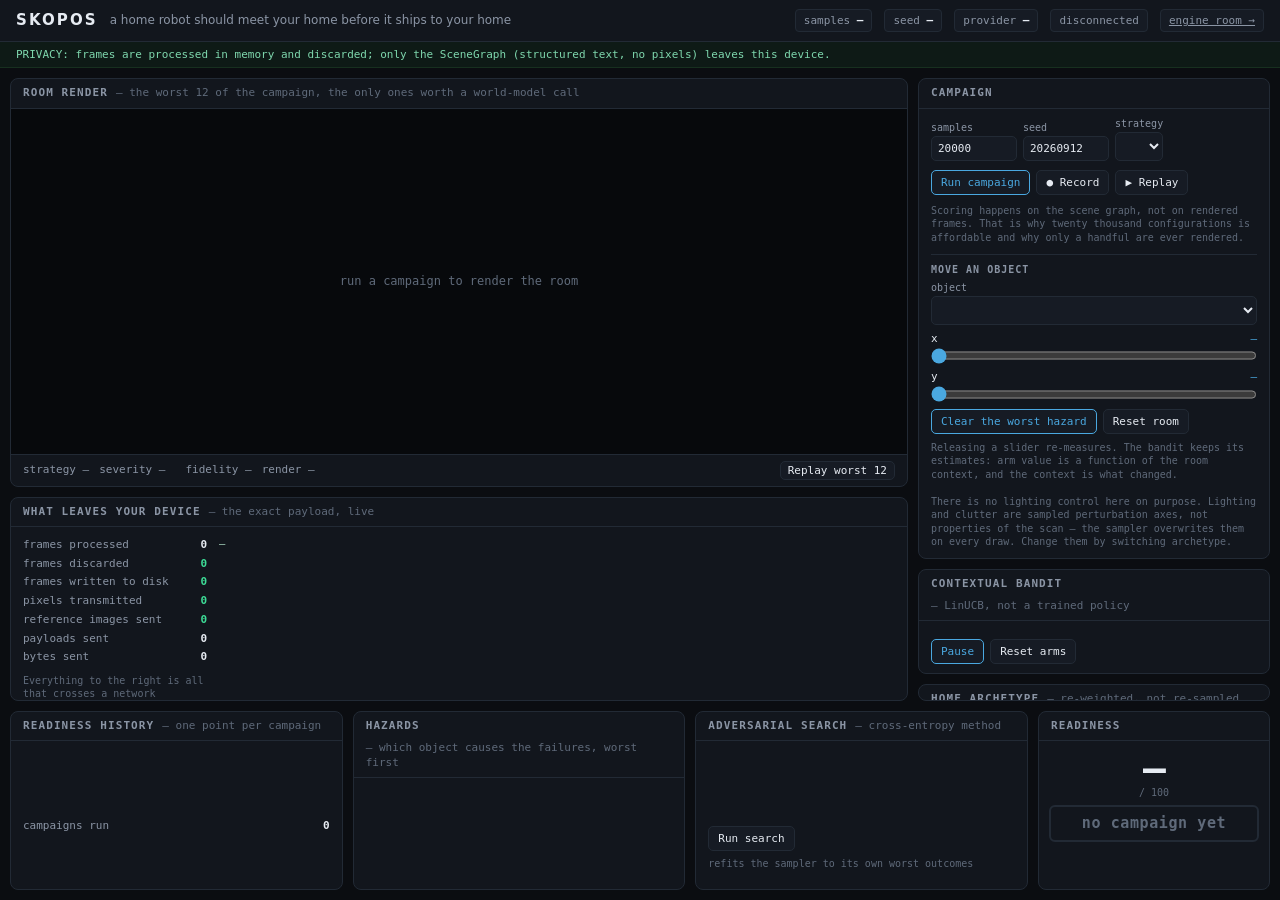
==== static/index.html @ 01d0e344 "Keep the archetype list and the replay banner intact Co-Authored-By: Devin AI <158243242+devin-ai-in" ====
<!doctype html>
<html lang="en">
<head>
<meta charset="utf-8">
<meta name="viewport" content="width=device-width,initial-scale=1">
<title>Skopos — pre-deployment readiness for home robots</title>
<style>
  :root{
    --bg:#0b0d11; --panel:#12161d; --panel2:#161b24; --line:#222a35;
    --fg:#e6ebf2; --dim:#8b95a5; --dimmer:#5f6a7a;
    --accent:#4aa8e0; --good:#3ddc97; --warn:#f2b544; --bad:#e0574a;
    --mono:ui-monospace,SFMono-Regular,Menlo,Consolas,monospace;
  }
  *{box-sizing:border-box}
  html,body{height:100%}
  body{margin:0;background:var(--bg);color:var(--fg);
       font:13px/1.45 ui-sans-serif,system-ui,-apple-system,"Segoe UI",sans-serif}

  /* Full-height layout: every ancestor of a flexible area carries min-height:0
     so the render pane absorbs leftover space instead of the page scrolling. */
  .wrap{height:100vh;display:grid;grid-template-rows:auto auto minmax(0,1fr) auto}

  header{display:flex;align-items:center;gap:12px;padding:9px 16px;
         border-bottom:1px solid var(--line);background:var(--panel);flex-wrap:wrap}
  .logo{font-weight:700;letter-spacing:.14em;font-size:15px}
  .tag{color:var(--dim);font-size:12px}
  .spacer{flex:1}
  .badge{font:11px/1 var(--mono);padding:5px 8px;border:1px solid var(--line);
         border-radius:4px;color:var(--dim);background:var(--panel2);white-space:nowrap}
  .badge b{color:var(--fg);font-weight:600}
  .badge.live{border-color:var(--good);color:var(--good)}
  .badge.busy{border-color:var(--warn);color:var(--warn)}
  .badge.rec{border-color:var(--bad);color:var(--bad)}

  .privacy-bar{padding:5px 16px;background:#0e1a16;border-bottom:1px solid #17301f;
               color:#7fd8ae;font:11px/1.4 var(--mono)}

  main{display:grid;grid-template-columns:minmax(0,1fr) 352px;gap:10px;
       padding:10px;min-height:0}
  .col-left{display:grid;grid-template-rows:minmax(0,2fr) minmax(120px,1fr);
            gap:10px;min-height:0;min-width:0}
  .col-right{display:grid;grid-template-rows:auto auto minmax(0,1fr);gap:10px;min-height:0}

  .panel{background:var(--panel);border:1px solid var(--line);border-radius:8px;
         display:flex;flex-direction:column;min-width:0;min-height:0;overflow:hidden}
  .panel > h2{margin:0;padding:7px 12px;font:600 11px/1.3 var(--mono);
              letter-spacing:.10em;text-transform:uppercase;color:var(--dim);
              border-bottom:1px solid var(--line);display:flex;align-items:baseline;
              gap:8px;flex-wrap:wrap;flex:0 0 auto}
  .panel > h2 .sub{font-weight:400;letter-spacing:0;text-transform:none;color:var(--dimmer)}
  .panel .body{padding:9px 12px;min-width:0;min-height:0;overflow:auto}

  #stage{background:#07090c;padding:6px;display:flex;align-items:center;
         justify-content:center;flex:1 1 auto;min-height:0;overflow:hidden}
  #view{max-width:100%;max-height:100%;width:auto;height:auto;object-fit:contain;
        border-radius:5px;display:block;background:#07090c}
  #stage .empty{color:var(--dimmer);font:12px var(--mono)}
  .stagebar{display:flex;gap:10px;padding:6px 12px;border-top:1px solid var(--line);
            font:11px/1.5 var(--mono);color:var(--dim);flex-wrap:wrap;align-items:center;
            flex:0 0 auto}

  button,select{font:11px/1 var(--mono);padding:6px 9px;border-radius:5px;cursor:pointer;
         background:var(--panel2);color:var(--fg);border:1px solid var(--line)}
  button:hover,select:hover{border-color:var(--accent);color:var(--accent)}
  button.primary{border-color:var(--accent);color:var(--accent)}
  button.danger{border-color:var(--bad);color:var(--bad)}
  button:disabled{opacity:.4;cursor:not-allowed}
  .btnrow{display:flex;gap:6px;flex-wrap:wrap;align-items:flex-end}
  .ctl{display:flex;flex-direction:column;gap:3px;margin-bottom:7px}
  .ctl .row{display:flex;justify-content:space-between;align-items:baseline;gap:8px}
  .ctl label{font:11px/1.2 var(--mono);color:var(--fg)}
  .ctl .val{font:11px/1 var(--mono);color:var(--accent);min-width:36px;text-align:right}
  input[type=range]{width:100%;accent-color:var(--accent);height:15px;margin:0}
  label.fld{display:flex;flex-direction:column;gap:3px;font:10px var(--mono);color:var(--dim)}
  input[type=number]{font:11px var(--mono);padding:5px 6px;border-radius:5px;width:86px;
        background:var(--panel2);color:var(--fg);border:1px solid var(--line)}

  .strip{display:grid;grid-template-columns:minmax(0,1fr) minmax(0,1fr) minmax(0,1fr) 232px;
         gap:10px;padding:0 10px 10px;height:clamp(158px,21vh,196px)}
  #spark{width:100%;height:66px;display:block}
  .bignum{font:700 38px/1 var(--mono);letter-spacing:-.02em}
  .state{font:800 25px/1.1 var(--mono);letter-spacing:.04em;padding:8px 6px;
         border-radius:6px;text-align:center;border:2px solid}
  .state.READY{color:var(--good);border-color:var(--good);background:rgba(61,220,151,.08)}
  .state.MARGINAL{color:var(--warn);border-color:var(--warn);background:rgba(242,181,68,.08)}
  .state.NOT{color:var(--bad);border-color:var(--bad);background:rgba(224,87,74,.08)}
  .state.none{color:var(--dimmer);border-color:var(--line);font-size:15px}
  .state.unreliable{color:var(--dimmer);border-color:var(--line);
        background:repeating-linear-gradient(45deg,#12161d,#12161d 6px,#161b24 6px,#161b24 12px);
        font-size:13px;letter-spacing:0}
  tr.unreliable td{color:var(--dimmer)}
  .gated{color:var(--dimmer);font-style:italic}
  tr.sel td{background:rgba(74,168,224,.09)}

  table{width:100%;border-collapse:collapse;font:11px/1.45 var(--mono)}
  td,th{padding:2px 4px;text-align:left;border-bottom:1px solid #1a2029}
  th{color:var(--dimmer);font-weight:400}
  td.r,th.r{text-align:right}
  .barcell{padding:0 4px}
  .minibar{height:8px;background:#0b0f15;border-radius:2px;overflow:hidden}
  .minibar > i{display:block;height:100%;background:var(--bad);opacity:.85}

  /* bandit bars */
  .arm{margin-bottom:9px}
  .arm:last-child{margin-bottom:0}
  .arm .top{display:flex;justify-content:space-between;align-items:baseline;gap:8px;
            font:11px/1.3 var(--mono)}
  .arm .nm{color:var(--fg)}
  .arm.sel .nm{color:var(--good);font-weight:700}
  .arm .num{color:var(--dim);white-space:nowrap}
  .arm .blurb{font-size:10px;color:var(--dimmer);margin:1px 0 3px}
  .track{height:12px;background:#0b0f15;border:1px solid var(--line);border-radius:3px;
         overflow:hidden;display:flex}
  .fill{background:var(--accent);transition:width .3s ease}
  .fill.bonus{background:rgba(74,168,224,.28);transition:width .3s ease}
  .arm.sel .fill{background:var(--good)}
  .arm.sel .fill.bonus{background:rgba(61,220,151,.28)}
  .kv{display:flex;justify-content:space-between;font:11px/1.7 var(--mono);gap:8px;
      align-items:baseline}
  .kv span:first-child{color:var(--dim);flex:0 1 auto}
  .kv b{text-align:right;overflow-wrap:anywhere;min-width:0}
  pre{margin:0;font:10.5px/1.45 var(--mono);color:#a8d8bf;white-space:pre-wrap;
      word-break:break-word}
  .scroll{overflow:auto}
  .note{font:10px/1.35 var(--mono);color:var(--dimmer)}
  .flash{animation:fl .5s ease}
  @keyframes fl{from{background:rgba(74,168,224,.22)}to{background:transparent}}
  #toast{position:fixed;bottom:16px;left:50%;transform:translateX(-50%);
         background:var(--panel2);border:1px solid var(--accent);color:var(--accent);
         padding:8px 14px;border-radius:6px;font:11px/1 var(--mono);opacity:0;
         transition:opacity .25s;pointer-events:none;z-index:50;max-width:70vw;text-align:center}
  #toast.on{opacity:1}

  @media (max-height:780px){
    .wrap{height:auto;min-height:100vh}
    .col-left,.col-right{grid-template-rows:none;align-content:start}
    #view{max-height:44vh}
    .strip{height:auto}
    .panel{overflow:visible}
    .panel .body{overflow:visible}
  }
  @media (max-width:1140px){
    main{grid-template-columns:minmax(0,1fr)}
    .strip{grid-template-columns:minmax(0,1fr)}
  }
</style>
</head>
<body>
<div class="wrap">

<header>
  <div class="logo">SKOPOS</div>
  <div class="tag">a home robot should meet your home before it ships to your home</div>
  <div class="spacer"></div>
  <div class="badge" id="b-samples">samples <b>&mdash;</b></div>
  <div class="badge" id="b-seed">seed <b>&mdash;</b></div>
  <div class="badge" id="b-prov">provider <b>&mdash;</b></div>
  <div class="badge" id="b-conn">connecting&hellip;</div>
  <a class="badge" href="/internals" target="_blank" title="the Monte Carlo, the weights and the bandit's own model">engine room &rarr;</a>
</header>

<div class="privacy-bar" id="privacy-line">PRIVACY: frames are processed in memory and discarded; only the SceneGraph (structured text, no pixels) leaves this device.</div>

<main>
  <div class="col-left">
    <div class="panel">
      <h2>room render <span class="sub" id="render-sub">&mdash; the worst 12 of the campaign, the only ones worth a world-model call</span></h2>
      <div id="stage"><div class="empty">run a campaign to render the room</div></div>
      <div class="stagebar">
        <span id="s-strategy">strategy &mdash;</span>
        <span id="s-sev">severity &mdash;</span>
        <span id="s-culprit"></span>
        <span id="s-fid">fidelity &mdash;</span>
        <span id="s-lat">render &mdash;</span>
        <span class="spacer" style="flex:1"></span>
        <span id="s-elite"></span>
        <button id="btn-elite" style="padding:3px 7px">Replay worst 12</button>
      </div>
    </div>

    <div class="panel">
      <h2>what leaves your device <span class="sub">&mdash; the exact payload, live</span></h2>
      <div class="body" style="display:grid;grid-template-columns:184px minmax(0,1fr);
                               gap:12px;min-height:0">
        <div style="min-width:0">
          <div class="kv"><span>frames processed</span><b id="p-seen">0</b></div>
          <div class="kv"><span>frames discarded</span><b id="p-disc" style="color:var(--good)">0</b></div>
          <div class="kv"><span>frames written to disk</span><b id="p-ret" style="color:var(--good)">0</b></div>
          <div class="kv"><span>pixels transmitted</span><b id="p-pixels" style="color:var(--good)">0</b></div>
          <div class="kv"><span>reference images sent</span><b id="p-refs" style="color:var(--good)">0</b></div>
          <div class="kv"><span>payloads sent</span><b id="p-count">0</b></div>
          <div class="kv"><span>bytes sent</span><b id="p-bytes">0</b></div>
          <div class="note" style="margin-top:7px" id="p-note">
            Everything to the right is all that crosses a network boundary. Read it.
          </div>
        </div>
        <pre id="payload" class="scroll" style="min-height:0">&mdash;</pre>
      </div>
    </div>
  </div>

  <div class="col-right">
    <div class="panel">
      <h2>campaign</h2>
      <div class="body">
        <div class="btnrow" style="margin-bottom:9px">
          <label class="fld">samples
            <input type="number" id="in-samples" value="20000" min="100" max="200000" step="1000">
          </label>
          <label class="fld">seed
            <input type="number" id="in-seed" value="20260912">
          </label>
          <label class="fld">strategy
            <select id="in-strategy"></select>
          </label>
        </div>
        <div class="btnrow">
          <button id="btn-run" class="primary">Run campaign</button>
          <button id="btn-rec">&#9679; Record</button>
          <button id="btn-replay">&#9654; Replay</button>
          <span class="note" id="run-progress"></span>
        </div>
        <div class="note" style="margin-top:9px">
          Scoring happens on the scene graph, not on rendered frames. That is why
          twenty thousand configurations is affordable and why only a handful are
          ever rendered.
        </div>

        <div style="border-top:1px solid var(--line);margin-top:10px;padding-top:9px">
          <div style="font:600 10px var(--mono);letter-spacing:.1em;color:var(--dim);
                      text-transform:uppercase;margin-bottom:7px">move an object</div>
          <div class="btnrow" style="margin-bottom:7px">
            <label class="fld" style="flex:1">object
              <select id="in-item" style="width:100%"></select>
            </label>
          </div>
          <div class="ctl">
            <div class="row"><label for="in-x">x</label><span class="val" id="v-x">&mdash;</span></div>
            <input type="range" id="in-x" min="0" max="3.4" step="0.05" value="0">
          </div>
          <div class="ctl">
            <div class="row"><label for="in-y">y</label><span class="val" id="v-y">&mdash;</span></div>
            <input type="range" id="in-y" min="0" max="2.5" step="0.05" value="0">
          </div>
          <div class="btnrow" style="margin-top:4px">
            <button id="btn-clear" class="primary">Clear the worst hazard</button>
            <button id="btn-reset-room">Reset room</button>
          </div>
          <div class="note" style="margin-top:7px">
            Releasing a slider re-measures. The bandit keeps its estimates: arm
            value is a function of the room context, and the context is what changed.
            <br><br>
            There is no lighting control here on purpose. Lighting and clutter are
            sampled perturbation axes, not properties of the scan &mdash; the sampler
            overwrites them on every draw. Change them by switching archetype.
          </div>
        </div>
      </div>
    </div>

    <div class="panel">
      <h2>contextual bandit <span class="sub" id="bandit-sub">&mdash; LinUCB, not a trained policy</span></h2>
      <div class="body">
        <div id="arms"></div>
        <div class="btnrow" style="margin-top:9px">
          <button id="btn-bandit" class="primary">Pause</button>
          <button id="btn-bandit-reset">Reset arms</button>
          <span class="note" id="bandit-ctx"></span>
        </div>
      </div>
    </div>

    <div class="panel">
      <h2>home archetype <span class="sub">&mdash; re-weighted, not re-sampled</span></h2>
      <div class="body scroll">
        <div class="btnrow" style="margin-bottom:8px">
          <label class="fld">score this room as a
            <select id="in-archetype"></select>
          </label>
        </div>
        <table id="arch"><tbody></tbody></table>
        <div class="note" style="margin-top:8px" id="arch-caption">
          Run a campaign, then switch archetype.
        </div>
        <div style="border-top:1px solid var(--line);margin-top:9px;padding-top:8px">
          <div class="kv"><span>P(failure) under the proposal</span><b id="m-pfail">&mdash;</b></div>
          <div class="kv"><span>failures observed</span><b id="m-fails">&mdash;</b></div>
          <div class="kv"><span>strategy</span><b id="m-strategy">&mdash;</b></div>
          <div class="kv"><span>proposal</span><b id="m-proposal" style="font-size:10px">&mdash;</b></div>
          <div class="note" style="margin-top:8px" id="m-note"></div>
        </div>
      </div>
    </div>
  </div>
</main>

<div class="strip">
  <div class="panel">
    <h2>readiness history <span class="sub">&mdash; one point per campaign</span></h2>
    <div class="body" style="padding:8px 12px 10px">
      <canvas id="spark" width="600" height="66"></canvas>
      <div class="kv" style="margin-top:2px"><span>campaigns run</span><b id="m-runs">0</b></div>
    </div>
  </div>

  <div class="panel">
    <h2>hazards <span class="sub">&mdash; which object causes the failures, worst first</span></h2>
    <div class="body scroll" style="padding:6px 12px"><table id="haz"><tbody></tbody></table></div>
  </div>

  <div class="panel">
    <h2>adversarial search <span class="sub">&mdash; cross-entropy method</span></h2>
    <div class="body" style="padding:8px 12px 10px">
      <canvas id="cem" width="600" height="66"></canvas>
      <div class="btnrow" style="margin-top:5px">
        <button id="btn-cem">Run search</button>
        <span class="note" id="cem-note">refits the sampler to its own worst outcomes</span>
      </div>
    </div>
  </div>

  <div class="panel">
    <h2>readiness</h2>
    <div class="body" style="text-align:center;padding:8px 10px">
      <div class="bignum" id="r-score">&mdash;</div>
      <div style="font:10px var(--mono);color:var(--dimmer);margin:0 0 7px">/ 100</div>
      <div class="state none" id="r-state">no campaign yet</div>
      <div class="note" id="r-caption" style="margin-top:6px"></div>
    </div>
  </div>
</div>

</div>
<div id="toast"></div>

<script>
"use strict";
const $ = (id) => document.getElementById(id);
let ws = null, state = null, busy = false, lastReport = null, lastCem = null;
let recording = false, replaying = false;

function toast(t){
  const el = $("toast"); el.textContent = t; el.classList.add("on");
  clearTimeout(el._t); el._t = setTimeout(() => el.classList.remove("on"), 2600);
}
function send(msg){ if(ws && ws.readyState === 1) ws.send(JSON.stringify(msg)); }

// ---------------------------------------------------------------- websocket
function connect(){
  const proto = location.protocol === "https:" ? "wss" : "ws";
  ws = new WebSocket(proto + "://" + location.host + "/ws");
  ws.onopen = () => { $("b-conn").textContent = "connected"; $("b-conn").className = "badge live"; };
  ws.onclose = () => {
    $("b-conn").textContent = "disconnected"; $("b-conn").className = "badge";
    setTimeout(connect, 1200);
  };
  ws.onmessage = (e) => handle(JSON.parse(e.data));
}

function handle(m){
  switch(m.type){
    case "hello": $("privacy-line").textContent = m.assertion; break;
    case "state": state = m; renderState(m); break;
    case "campaign_start": setBusy(true, m.samples); break;
    case "campaign_done": setBusy(false); onCampaign(m); break;
    case "frame": onFrame(m); break;
    case "bandit": onBandit(m); break;
    case "rescored": onRescored(m); break;
    case "campaign_progress": onProgress(m); break;
    case "scene_changed": onSceneChanged(m); break;
    case "cem_start": $("cem-note").textContent = "searching\u2026"; break;
    case "cem_done": onCem(m.cem); break;
    case "elite_start": onEliteStart(m); break;
    case "elite_done": $("btn-elite").disabled = false; break;
    case "recording": onRecording(m); break;
    case "replay": onReplay(m); break;
    case "runs": pickRun(m.runs); break;
    case "toast": toast(m.text); break;
  }
}

function setBusy(on, samples){
  busy = on;
  $("btn-run").disabled = on || replaying;
  // A replay streams recorded campaign events, so it would otherwise hand the
  // header and the controls back mid-playback. The replay owns both until it
  // says it is over.
  if(replaying) return;
  $("b-conn").textContent = on ? ("sampling " + (samples || 0).toLocaleString() + "…") : "connected";
  $("b-conn").className = on ? "badge busy" : "badge live";
}

// ------------------------------------------------------------------ render
function renderState(s){
  $("b-samples").innerHTML = "samples <b>" + s.samples.toLocaleString() + "</b>";
  $("b-seed").innerHTML = "seed <b>" + s.seed + "</b>";
  const p = s.provider;
  $("b-prov").innerHTML = "provider <b>" + p.provider + (p.live ? " · live" : " · mock") + "</b>";
  $("b-prov").className = "badge" + (p.live ? " live" : "");
  $("privacy-line").textContent = s.assertion;
  $("in-samples").value = s.samples;
  $("in-seed").value = s.seed;

  const sel = $("in-strategy");
  if(!sel.options.length){
    s.strategies.forEach(st => {
      const o = document.createElement("option");
      o.value = st; o.textContent = st;
      sel.appendChild(o);
    });
  }
  sel.value = s.strategy;

  // The archetype options are built before anything that appends to the same
  // select: onCem adds the adversarial option, and a non-empty list is what
  // guards this block.
  const asel = $("in-archetype");
  if(!asel.options.length){
    const none = document.createElement("option");
    none.value = ""; none.textContent = "(the proposal itself)";
    asel.appendChild(none);
    s.archetype_names.forEach(a => {
      const o = document.createElement("option");
      o.value = a; o.textContent = a.replace(/_/g, " ");
      asel.appendChild(o);
    });
  }

  if(s.privacy) drawPrivacy(s.privacy);
  if(s.cem) onCem(s.cem);
  if(s.scene){
    $("payload").textContent = JSON.stringify(s.scene, null, 2);
    syncItemControls(s.scene);
  }
  if(s.bandit) drawArms(s.bandit);

  if(Array.prototype.some.call(asel.options, o => o.value === (s.archetype || "")))
    asel.value = s.archetype || "";
  if(s.report) drawReport(s.report);
  drawSpark(s.history || []);
  $("m-runs").textContent = (s.history || []).length;
}

function onProgress(m){
  // Mid-campaign: readiness and hazards only, so the number visibly settles.
  const r = m.report;
  setHeadline(r.readiness.score, r.readiness.state,
              r.samples.toLocaleString() + " / " + r.target_samples.toLocaleString() + " samples");
  drawHazards(r);
  $("m-pfail").textContent = (100 * r.p_fail).toFixed(2) + "%";
  $("run-progress").textContent = "chunk " + m.chunk + "/" + m.chunks;
}

function onSceneChanged(m){
  const pay = $("payload");
  pay.textContent = m.scene_payload;
  pay.classList.remove("flash"); void pay.offsetWidth; pay.classList.add("flash");
  if(m.privacy) drawPrivacy(m.privacy);
  if(state) state.scene = m.scene;
  syncItemControls(m.scene);
  if(m.what) toast(m.what);
}

function onCampaign(m){
  $("run-progress").textContent = "";
  drawReport(m.report);
  drawSpark(m.history);
  $("m-runs").textContent = m.history.length;
  const pay = $("payload");
  pay.textContent = m.scene_payload;
  pay.classList.remove("flash"); void pay.offsetWidth; pay.classList.add("flash");
  drawPrivacy(m.privacy);
}

function archetypeLabel(name){
  if(!name) return "under the proposal";
  if(name === "__cem__") return "under the adversarial (CEM) prior";
  return "as a " + name.replace(/_/g, " ");
}

function setHeadline(score, state, caption){
  // Constraint 5: an importance-weighted estimate with too small an effective
  // sample size is never shown as a number. state === null means gated.
  const el = $("r-state");
  if(state === null || score === null){
    $("r-score").innerHTML = '<span class="gated" style="font-size:15px">withheld</span>';
    el.textContent = "ESS TOO LOW";
    el.className = "state unreliable";
  } else {
    $("r-score").textContent = score;
    el.textContent = state;
    el.className = "state " + (state === "READY" ? "READY" : state === "MARGINAL" ? "MARGINAL" : "NOT");
  }
  $("r-caption").textContent = caption || "";
}

function drawReport(r){
  lastReport = r;
  const sel = $("in-archetype").value;
  if(sel){
    const row = (r.archetypes || []).find(a => a.name === sel);
    if(row) setHeadline(row.score, row.state, archetypeLabel(sel));
    else setHeadline(r.readiness.score, r.readiness.state, "under the proposal");
  } else {
    setHeadline(r.readiness.score, r.readiness.state, "under the proposal");
  }
  drawArchetypes(r);

  $("m-pfail").textContent = (100 * r.p_fail).toFixed(2) + "%";
  const totalFails = r.attribution.reduce((a, h) => a + h.failures, 0);
  $("m-fails").textContent = totalFails.toLocaleString() + " / " + r.samples.toLocaleString();
  $("m-strategy").textContent = r.strategy;
  $("b-samples").innerHTML = "samples <b>" + r.samples.toLocaleString() + "</b>";
  $("b-seed").innerHTML = "seed <b>" + r.seed + "</b>";
  $("m-proposal").textContent = r.proposal;
  $("m-note").textContent =
    "readiness = 100 × (1 − P(failure)) under the proposal. "
    + "READY at 85 and above, MARGINAL at 60, below that NOT READY.";

  drawHazards(r);
}

function drawHazards(r){
  const tb = $("haz").querySelector("tbody");
  tb.innerHTML = '<tr><th>object</th><th class="barcell"></th><th class="r">failures</th><th class="r">share</th></tr>';
  const top = r.attribution[0] ? r.attribution[0].failures : 1;
  r.attribution.slice(0, 8).forEach(h => {
    const tr = document.createElement("tr");
    tr.innerHTML =
      "<td>" + h.object.replace(/_/g, " ") + "</td>" +
      '<td class="barcell" style="width:34%"><div class="minibar"><i style="width:' +
        (100 * h.failures / top).toFixed(1) + '%"></i></div></td>' +
      '<td class="r">' + h.failures.toLocaleString() + "</td>" +
      '<td class="r">' + (100 * h.share).toFixed(1) + "%</td>";
    tb.appendChild(tr);
  });
  if(!r.attribution.length)
    tb.innerHTML += '<tr><td colspan="4" style="color:var(--dimmer)">no failures in this campaign</td></tr>';
}

function drawArchetypes(r){
  const tb = $("arch").querySelector("tbody");
  const sel = $("in-archetype").value;
  tb.innerHTML = '<tr><th>archetype</th><th class="r">P(fail)</th><th class="r">ESS</th><th class="r">readiness</th></tr>';
  (r.archetypes || []).forEach(a => {
    const tr = document.createElement("tr");
    tr.className = (a.reliable ? "" : "unreliable ") + (a.name === sel ? "sel" : "");
    // Constraint 5: unreliable -> show the ESS, never the estimate.
    const pf = a.reliable ? (100 * a.p_fail).toFixed(1) + "%"
                          : '<span class="gated">withheld</span>';
    const rd = a.reliable ? (a.score + " " + a.state)
                          : '<span class="gated">ESS &lt; ' + r.ess_min + "</span>";
    tr.innerHTML =
      "<td>" + a.name.replace(/_/g, " ") + "</td>" +
      '<td class="r">' + pf + "</td>" +
      '<td class="r">' + a.ess.toLocaleString() + "</td>" +
      '<td class="r">' + rd + "</td>";
    tb.appendChild(tr);
  });
  const any = (r.archetypes || [])[0];
  const ms = any ? any.rescore_ms : 0;
  $("arch-caption").innerHTML =
    "same <b>" + r.samples.toLocaleString() + "</b> samples, re-weighted \u2014 "
    + "<b>0 new generations, 0 new surrogate evaluations</b>."
    + (any ? "<br>" + ms.toFixed(0) + " ms to re-weight"
             + (r.sample_ms ? " \u00b7 " + (r.sample_ms/1000).toFixed(1) + " s to re-sample" : "")
             + " \u00b7 re-rendering would cost 12 world-model calls"
           : "");
}

function onRescored(m){
  const a = m.row;
  setHeadline(a.score, a.state, archetypeLabel(m.archetype));
  if(lastReport){
    const i = (lastReport.archetypes || []).findIndex(r => r.name === a.name);
    if(i >= 0) lastReport.archetypes[i] = a;
    drawArchetypes(lastReport);
  }
  toast("re-weighted onto " + m.archetype.replace(/_/g," ") + " in "
        + a.rescore_ms.toFixed(0) + " ms \u2014 " + a.samples_reused.toLocaleString()
        + " samples reused, 0 new generations");
}

function onRecording(m){
  recording = m.on;
  $("btn-rec").innerHTML = m.on ? "&#9632; Stop" : "&#9679; Record";
  $("btn-rec").className = m.on ? "danger" : "";
  if(m.saved) toast("saved " + m.saved.run_id + " \u2014 " + m.saved.events
                    + " events, " + m.saved.seconds + "s");
  else if(m.on) toast("recording " + m.run_id);
}

function onReplay(m){
  replaying = m.on;
  $("btn-replay").innerHTML = m.on ? "&#9632; Stop replay" : "&#9654; Replay";
  $("b-conn").textContent = m.on ? "REPLAY \u00b7 offline" : "connected";
  $("b-conn").className = m.on ? "badge rec" : "badge live";
  [ "btn-run","btn-clear","btn-reset-room","btn-cem","btn-elite","btn-rec" ]
    .forEach(id => { const b = $(id); if(b) b.disabled = m.on; });
}

function pickRun(runs){
  if(!runs.length){ toast("no recorded runs yet \u2014 hit Record first"); return; }
  const lines = runs.slice(0, 10).map((r, i) =>
    i + ": " + r.run_id + "  (" + r.events + " events, seed " + r.seed + ")");
  const pick = prompt("Replay which run?\n\n" + lines.join("\n"), "0");
  if(pick === null) return;
  const r = runs[parseInt(pick, 10)];
  if(r) send({type:"replay", run_id:r.run_id});
}

function onEliteStart(m){
  $("btn-elite").disabled = true;
  $("s-elite").textContent =
    "rendering the worst " + m.count + " of " + m.scored.toLocaleString() + " scored";
}

function onFrame(m){
  const stage = $("stage");
  let img = $("view");
  if(!img){
    stage.innerHTML = '<img id="view" alt="room render">';
    img = $("view");
  }
  img.src = m.frame.data_url;
  const meta = m.frame.meta || {};
  $("s-strategy").textContent = "strategy " + (m.strategy || (state && state.strategy) || "—");
  $("s-sev").textContent = "severity " + (meta.severity !== undefined ? meta.severity.toFixed(2) : "—");
  $("s-culprit").textContent = (meta.culprit && meta.culprit !== "none") ? ("culprit " + meta.culprit) : "";
  $("s-fid").textContent = "fidelity " + (meta.fidelity !== undefined ? meta.fidelity.toFixed(2) : "—");
  $("s-lat").textContent = "render " + m.frame.latency_ms.toFixed(1) + "ms";
  if(m.label) $("s-elite").textContent = m.label;
  if(m.scene) $("payload").textContent = JSON.stringify(m.scene, null, 2);
}

function drawPrivacy(p){
  if(!p) return;
  // If the provider uploaded reference images, the banner must contradict
  // itself rather than keep claiming no pixels left the device.
  const bar = $("privacy-line");
  if(p.pixels_uploaded){
    bar.textContent = p.assertion;
    bar.style.background = "#2a1f12";
    bar.style.borderBottomColor = "#5a4020";
    bar.style.color = "#ffcf90";
  }
  $("p-refs").textContent = (p.reference_images || []).length;
  $("p-refs").style.color = p.pixels_uploaded ? "var(--warn)" : "var(--good)";
  $("p-pixels").textContent = p.pixels_uploaded
    ? (p.reference_images || []).length + " reference image(s)" : "0";
  $("p-pixels").style.color = p.pixels_uploaded ? "var(--warn)" : "var(--good)";
  $("p-seen").textContent = p.frames_seen;
  $("p-disc").textContent = p.frames_discarded;
  $("p-ret").textContent = p.frames_retained;
  // The only way this is non-zero is the debug flag, which defaults off.
  $("p-ret").style.color = p.frames_retained ? "var(--bad)" : "var(--good)";
  $("p-count").textContent = p.payloads_out;
  $("p-bytes").textContent = (p.bytes_out / 1024).toFixed(1) + " KB";
  if(p.debug_keep_frames){
    const bar = $("privacy-line");
    bar.style.background = "#2a1212";
    bar.style.borderBottomColor = "#5a2020";
    bar.style.color = "#ff9b90";
    $("p-note").textContent =
      "SKOPOS_DEBUG_KEEP_FRAMES is on: raw frames ARE being written to disk.";
  }
}

function onBandit(m){ drawArms(m.bandit); }

function drawArms(b){
  $("bandit-sub").textContent =
    "\u2014 LinUCB, alpha " + b.alpha + ", not a trained policy"
    + (b.warming_up ? " \u00b7 warming up" : "");
  $("bandit-ctx").textContent =
    b.features.map((f,i) => f + " " + b.context[i].toFixed(2)).join("  ") +
    "   \u00b7  " + b.t + " pulls";

  const box = $("arms");
  const ranked = b.arms.slice().sort((x,y) => y.ucb - x.ucb);
  // Bars are scaled across the current spread rather than from zero: the arms
  // often sit within a few hundredths of each other and a zero-based bar would
  // draw four identical blocks. The value is printed next to each one.
  const vals = ranked.map(a => a.ucb);
  const hi = Math.max.apply(null, vals), lo = Math.min.apply(null, vals);
  const span = Math.max(hi - lo, 1e-6);
  const pos = (v) => 12 + 88 * (v - lo) / span;

  box.innerHTML = "";
  ranked.forEach((a, i) => {
    const d = document.createElement("div");
    d.className = "arm" + (i === 0 ? " sel" : "");
    const total = pos(a.ucb);
    const bw = Math.max(1.5, Math.min(total - 1, total * (a.bonus / Math.max(a.ucb, 1e-6))));
    const mw = Math.max(0, total - bw);
    d.innerHTML =
      '<div class="top"><span class="nm">' + a.name + "</span>" +
      '<span class="num">' + a.ucb.toFixed(3) + "  n=" + a.pulls + "</span></div>" +
      '<div class="blurb">' + a.blurb + " \u00b7 value " + a.mean.toFixed(3) +
      " \u00b1 " + a.bonus.toFixed(3) + " \u00b7 fails " + (100*a.fail_rate).toFixed(0) + "%</div>" +
      '<div class="track"><div class="fill" style="width:' + mw + '%"></div>' +
      '<div class="fill bonus" style="width:' + bw + '%"></div></div>';
    box.appendChild(d);
  });
}

function syncItemControls(scene){
  const sel = $("in-item");
  if(!sel.options.length){
    scene.items.forEach(it => {
      const o = document.createElement("option");
      o.value = it.name;
      o.textContent = it.name.replace(/_/g, " ") + (it.movable ? "" : "  (fixed)");
      sel.appendChild(o);
    });
    sel.value = "glass_table";
  }
  const it = scene.items.find(i => i.name === sel.value);
  if(it){
    $("in-x").value = it.x; $("v-x").textContent = it.x.toFixed(2);
    $("in-y").value = it.y; $("v-y").textContent = it.y.toFixed(2);
  }
}

function currentMove(rerun){
  return {type:"move_item", name:$("in-item").value,
          x: parseFloat($("in-x").value), y: parseFloat($("in-y").value), rerun: !!rerun};
}

function onCem(cem){
  if(!cem) return;
  lastCem = cem;
  drawCem(cem);
  requestAnimationFrame(() => drawCem(cem));   // after layout, so nothing clips
  const f = cem.final_proposal, a = cem.start_proposal;
  $("cem-note").innerHTML =
    cem.iters + " iterations x " + cem.batch + " samples in " + cem.elapsed_ms.toFixed(0) + " ms."
    + "<br>failure rate " + (100*cem.iterations[0]).toFixed(0) + "% \u2192 "
    + (100*cem.iterations[cem.iterations.length-1]).toFixed(0) + "%."
    + "<br>it found the dark room: mean lighting " + a.light_mean.toFixed(2)
    + " \u2192 <b>" + f.light_mean.toFixed(2) + "</b>."
    + "<br>severity is penalised by implausibility, so these are failures that could"
    + " actually happen.";
  // The converged proposal is far from the mixture, so re-scoring onto it is
  // exactly where the effective sample size collapses and reliable() bites.
  const sel = $("in-archetype");
  if(!Array.prototype.some.call(sel.options, o => o.value === "__cem__")){
    const o = document.createElement("option");
    o.value = "__cem__"; o.textContent = "adversarial (CEM)";
    sel.appendChild(o);
  }
}

function drawCem(cem){
  const c = $("cem"), ctx = c.getContext("2d");
  const dpr = window.devicePixelRatio || 1;
  const w = c.width = c.clientWidth * dpr;
  const h = c.height = 66 * dpr;
  ctx.clearRect(0,0,w,h);
  [0,0.5,1].forEach(v => {
    const y = h - v*(h-12) - 6;
    ctx.strokeStyle = "#222a35"; ctx.lineWidth = 1;
    ctx.beginPath(); ctx.moveTo(0,y); ctx.lineTo(w,y); ctx.stroke();
  });
  const vals = cem.iterations || [];
  if(vals.length < 2) return;
  const xAt = (i) => 10*dpr + i/(vals.length-1)*(w - 24*dpr);
  const yAt = (v) => h - v*(h-12) - 6;
  ctx.lineWidth = 2*dpr; ctx.strokeStyle = "#e0574a";
  ctx.beginPath();
  vals.forEach((v,i) => i ? ctx.lineTo(xAt(i), yAt(v)) : ctx.moveTo(xAt(i), yAt(v)));
  ctx.stroke();
  ctx.fillStyle = "#e0574a";
  vals.forEach((v,i) => { ctx.beginPath(); ctx.arc(xAt(i), yAt(v), 3*dpr, 0, 7); ctx.fill(); });
  ctx.font = (10*dpr) + "px ui-monospace,monospace";
  ctx.fillStyle = "#8b95a5";
  ctx.fillText("failure rate per iteration", 14*dpr, 12*dpr);
}

// canvas sparkline, no chart library
function drawSpark(vals){
  const c = $("spark"), ctx = c.getContext("2d");
  const dpr = window.devicePixelRatio || 1;
  const w = c.width = c.clientWidth * dpr;
  const h = c.height = 66 * dpr;
  ctx.clearRect(0, 0, w, h);
  // guides at the engine's readiness bands
  [[0,"#222a35"],[60,"#3a2e1c"],[85,"#1c3a2b"],[100,"#222a35"]].forEach(function(g){
    const y = h - (g[0]/100) * (h - 10) - 5;
    ctx.strokeStyle = g[1]; ctx.lineWidth = 1;
    ctx.beginPath(); ctx.moveTo(0, y); ctx.lineTo(w, y); ctx.stroke();
  });
  if(!vals.length) return;
  const n = vals.length;
  const xAt = (i) => n === 1 ? w/2 : i/(n-1)*w;
  const yAt = (v) => h - (v/100)*(h-10) - 5;
  ctx.lineWidth = 2*dpr; ctx.strokeStyle = "#4aa8e0";
  ctx.beginPath();
  vals.forEach((v,i) => i ? ctx.lineTo(xAt(i), yAt(v)) : ctx.moveTo(xAt(i), yAt(v)));
  ctx.stroke();
  const last = vals[n-1];
  ctx.fillStyle = last >= 85 ? "#3ddc97" : last >= 60 ? "#f2b544" : "#e0574a";
  ctx.beginPath(); ctx.arc(xAt(n-1), yAt(last), 4*dpr, 0, 7); ctx.fill();
  ctx.font = (11*dpr) + "px ui-monospace,monospace";
  ctx.fillText(String(last), Math.max(0, xAt(n-1) - 30*dpr), yAt(last) - 9*dpr);
}

// ---------------------------------------------------------------- controls
$("btn-run").onclick = () => {
  if(busy) return;
  send({type:"run_campaign",
        samples: parseInt($("in-samples").value, 10),
        seed: parseInt($("in-seed").value, 10),
        strategy: $("in-strategy").value});
};
let banditOn = true;
$("btn-bandit").onclick = () => {
  banditOn = !banditOn;
  send({type: banditOn ? "bandit_resume" : "bandit_pause"});
  $("btn-bandit").textContent = banditOn ? "Pause" : "Resume";
  $("btn-bandit").className = banditOn ? "primary" : "";
};
$("btn-bandit-reset").onclick = () => send({type:"bandit_reset"});

$("in-item").addEventListener("change", () => {
  if(state && state.scene) syncItemControls(state.scene);
});
["in-x","in-y"].forEach(id => {
  // dragging updates the graph and the render; releasing re-measures
  $(id).addEventListener("input", () => {
    $("v-x").textContent = parseFloat($("in-x").value).toFixed(2);
    $("v-y").textContent = parseFloat($("in-y").value).toFixed(2);
    send(currentMove(false));
  });
  $(id).addEventListener("change", () => send(currentMove(true)));
});
$("btn-clear").onclick = () => send({type:"clear_hazard"});
$("btn-cem").onclick = () => send({type:"run_cem"});
$("btn-elite").onclick = () => send({type:"render_elite"});
$("btn-rec").onclick = () => send({type: recording ? "record_stop" : "record_start"});
$("btn-replay").onclick = () => {
  if(replaying){ send({type:"replay_stop"}); return; }
  send({type:"list_runs"});
};
$("btn-reset-room").onclick = () => send({type:"reset_scene", rerun:true});

$("in-archetype").addEventListener("change", (e) => {
  const name = e.target.value;
  if(!name){
    if(lastReport){
      setHeadline(lastReport.readiness.score, lastReport.readiness.state, "under the proposal");
      drawArchetypes(lastReport);
    }
    return;
  }
  send({type:"rescore", archetype:name});
});

window.addEventListener("resize", () => {
  if(state) drawSpark(state.history || []);
  if(lastCem) drawCem(lastCem);
});

connect();
</script>
</body>
</html>
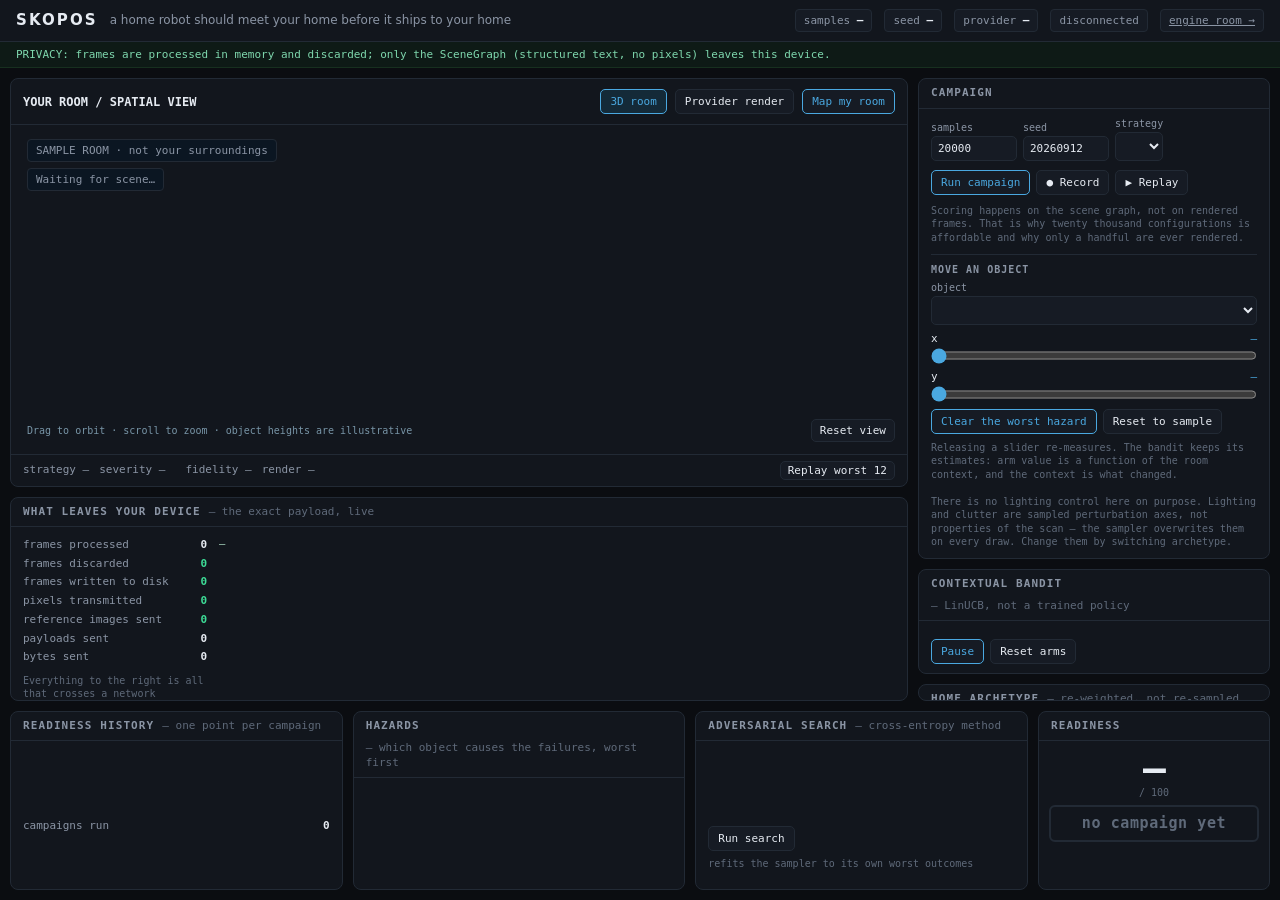
==== commit c96c72b0: "Add live 3D room mapping with device AR and manual capture Co-Authored-By: Devin AI <158243242+devin" ====
--- a/static/index.html
+++ b/static/index.html
@@ -4,6 +4,7 @@
 <meta charset="utf-8">
 <meta name="viewport" content="width=device-width,initial-scale=1">
 <title>Skopos — pre-deployment readiness for home robots</title>
+<link rel="stylesheet" href="/static/room-mapping.css">
 <style>
   :root{
     --bg:#0b0d11; --panel:#12161d; --panel2:#161b24; --line:#222a35;
@@ -164,8 +165,21 @@
 <main>
   <div class="col-left">
     <div class="panel">
-      <h2>room render <span class="sub" id="render-sub">&mdash; the worst 12 of the campaign, the only ones worth a world-model call</span></h2>
-      <div id="stage"><div class="empty">run a campaign to render the room</div></div>
+      <div class="room-toolbar">
+        <strong>YOUR ROOM / SPATIAL VIEW</strong>
+        <button id="show-3d" aria-pressed="true">3D room</button>
+        <button id="show-render" aria-pressed="false">Provider render</button>
+        <button id="map-room" class="primary">Map my room</button>
+      </div>
+      <div id="room-viewport">
+        <canvas id="room-canvas" tabindex="0" aria-label="Interactive 3D room. Drag or use arrow keys to orbit, scroll or use plus and minus to zoom."></canvas>
+        <div class="room-overlay">
+          <span class="badge" id="room-source">SAMPLE ROOM · not your surroundings</span>
+          <span class="badge" id="room-metrics">Waiting for scene…</span>
+        </div>
+        <div class="room-hint"><span>Drag to orbit · scroll to zoom · object heights are illustrative</span><button id="room-fit">Reset view</button></div>
+      </div>
+      <div id="stage" hidden><div class="empty">Run a campaign to see provider frames</div></div>
       <div class="stagebar">
         <span id="s-strategy">strategy &mdash;</span>
         <span id="s-sev">severity &mdash;</span>
@@ -244,7 +258,7 @@
           </div>
           <div class="btnrow" style="margin-top:4px">
             <button id="btn-clear" class="primary">Clear the worst hazard</button>
-            <button id="btn-reset-room">Reset room</button>
+            <button id="btn-reset-room">Reset to sample</button>
           </div>
           <div class="note" style="margin-top:7px">
             Releasing a slider re-measures. The bandit keeps its estimates: arm
@@ -333,11 +347,105 @@
 </div>
 <div id="toast"></div>
 
+<dialog id="room-dialog" aria-labelledby="capture-title">
+  <div class="capture-heading">
+    <div><h2 id="capture-title">Map the room you’re in</h2><p>Build a floor outline, place your objects, then run it in Skopos.</p></div>
+    <button id="capture-close" type="button" aria-label="Close room mapping">Close</button>
+  </div>
+  <div class="capture-layout">
+    <form id="capture-form">
+      <section>
+        <h3>01 / Capture your floor</h3>
+        <div class="btnrow">
+          <button type="button" class="primary" id="capture-ar" disabled>Start AR floor capture</button>
+          <button type="button" id="capture-camera">Open camera reference</button>
+        </div>
+        <p id="capture-capability">Checking device capabilities…</p>
+        <video id="capture-video" autoplay muted playsinline hidden></video>
+        <p>Or enter a rectangular floor you measured:</p>
+        <div class="capture-fields">
+          <label>Width (m)<input type="number" id="capture-width" min="1" max="30" step="0.01"></label>
+          <label>Depth (m)<input type="number" id="capture-depth" min="1" max="30" step="0.01"></label>
+          <button type="button" id="capture-dimensions">Set floor</button>
+        </div>
+        <label class="capture-height">Ceiling height (m, entered)<input type="number" id="capture-height" min="1" max="6" step="0.01" value="2.5" required></label>
+        <p>Default ceiling height is 2.5 m; check yours. AR measures floor corners only. Walls and object heights are visual guides; the campaign scores object positions.</p>
+      </section>
+      <section>
+        <h3>02 / Place the fetch task</h3>
+        <p>Enter floor coordinates from the outline at right. These positions are manually placed, including after an AR capture.</p>
+        <div class="capture-fields">
+          <label>Robot X (m)<input type="number" id="robot-x" min="0" max="30" step="0.01" required></label>
+          <label>Robot Y (m)<input type="number" id="robot-y" min="0" max="30" step="0.01" required></label>
+          <label>Mug X (m)<input type="number" id="target-x" min="0" max="30" step="0.01" required></label>
+          <label>Mug Y (m)<input type="number" id="target-y" min="0" max="30" step="0.01" required></label>
+        </div>
+      </section>
+      <section>
+        <h3>03 / Add furniture</h3>
+        <p>Objects are approximate blocks in 3D and circular footprints for scoring. Radius is half the object’s footprint width.</p>
+        <div id="capture-objects"></div>
+        <button type="button" id="capture-add">Add an object</button>
+      </section>
+      <p id="capture-status" role="status" aria-live="polite"></p>
+      <button type="submit" id="capture-apply" class="primary">Use this room in the live demo</button>
+    </form>
+    <div class="capture-preview-panel">
+      <div id="capture-empty"><strong>Your room will appear here</strong><p>Capture floor corners with AR or enter measurements to start.</p></div>
+      <canvas id="capture-preview" tabindex="0" aria-label="Draft room in 3D. Drag to orbit." hidden></canvas>
+      <strong id="capture-summary">No room captured yet</strong>
+      <p id="capture-outline"></p>
+      <p>Coordinates in metres · drag to orbit<br>Only geometry is shared with Skopos. Camera images stay on your device.</p>
+    </div>
+  </div>
+</dialog>
+<div id="ar-overlay" hidden>
+  <div class="ar-top"><strong>SKOPOS / FLOOR CAPTURE</strong><span id="ar-count">0 / 32 corners</span>
+    <p id="ar-status">Move slowly and point down at the floor.</p>
+    <p>Place each floor corner in order around the room. Do not place the first corner twice.</p>
+  </div>
+  <div class="ar-bottom">
+    <button id="ar-undo" disabled>Undo corner</button>
+    <button id="ar-place" class="primary" disabled>Place corner</button>
+    <button id="ar-finish">Exit AR</button>
+  </div>
+</div>
+<script src="/static/room-view.js"></script>
+<script src="/static/room-geometry.js"></script>
+<script src="/static/room-capture.js"></script>
 <script>
 "use strict";
 const $ = (id) => document.getElementById(id);
 let ws = null, state = null, busy = false, lastReport = null, lastCem = null;
 let recording = false, replaying = false;
+const roomView = new RoomView($("room-canvas"));
+const roomCapture = new RoomCaptureUI({
+  getState: () => state,
+  show3d: () => showRoomView(true),
+  submit: room => {
+    if(!ws || ws.readyState !== 1 || replaying || busy) return false;
+    send({type: "set_room", room});
+    return true;
+  }
+});
+function showRoomView(on){
+  $("room-viewport").hidden = !on;
+  $("stage").hidden = on;
+  $("show-3d").setAttribute("aria-pressed", String(on));
+  $("show-render").setAttribute("aria-pressed", String(!on));
+  roomView.draw();
+}
+$("show-3d").onclick = () => showRoomView(true);
+$("show-render").onclick = () => showRoomView(false);
+$("room-fit").onclick = () => roomView.reset();
+function updateRoomView(scene, room){
+  roomView.update(scene, room);
+  $("room-source").textContent = room
+    ? (room.source === "webxr" ? "AR FLOOR CAPTURE · device-estimated" : "YOUR ROOM · entered measurements")
+    : "SAMPLE ROOM · not your surroundings";
+  $("room-metrics").textContent = scene.items.length + " objects · " +
+    (room ? room.floor.length + " corners · height " + room.height.toFixed(2) + " m (entered)" : "illustrative dimensions");
+}
 
 function toast(t){
   const el = $("toast"); el.textContent = t; el.classList.add("on");
@@ -351,6 +459,7 @@
   ws = new WebSocket(proto + "://" + location.host + "/ws");
   ws.onopen = () => { $("b-conn").textContent = "connected"; $("b-conn").className = "badge live"; };
   ws.onclose = () => {
+    if(roomCapture.pending) roomCapture.received("Connection lost before confirmation. Reconnect and check the room before trying again.");
     $("b-conn").textContent = "disconnected"; $("b-conn").className = "badge";
     setTimeout(connect, 1200);
   };
@@ -368,6 +477,8 @@
     case "rescored": onRescored(m); break;
     case "campaign_progress": onProgress(m); break;
     case "scene_changed": onSceneChanged(m); break;
+    case "room_saved": roomCapture.received(); break;
+    case "room_error": roomCapture.received(m.text); break;
     case "cem_start": $("cem-note").textContent = "searching\u2026"; break;
     case "cem_done": onCem(m.cem); break;
     case "elite_start": onEliteStart(m); break;
@@ -381,11 +492,8 @@
 
 function setBusy(on, samples){
   busy = on;
-  $("btn-run").disabled = on || replaying;
-  // A replay streams recorded campaign events, so it would otherwise hand the
-  // header and the controls back mid-playback. The replay owns both until it
-  // says it is over.
-  if(replaying) return;
+  $("btn-run").disabled = on;
+  $("map-room").disabled = on || replaying;
   $("b-conn").textContent = on ? ("sampling " + (samples || 0).toLocaleString() + "…") : "connected";
   $("b-conn").className = on ? "badge busy" : "badge live";
 }
@@ -411,9 +519,15 @@
   }
   sel.value = s.strategy;
 
-  // The archetype options are built before anything that appends to the same
-  // select: onCem adds the adversarial option, and a non-empty list is what
-  // guards this block.
+  if(s.privacy) drawPrivacy(s.privacy);
+  if(s.cem) onCem(s.cem);
+  if(s.scene){
+    $("payload").textContent = JSON.stringify({...s.scene, ...(s.room ? {room:s.room} : {})}, null, 2);
+    syncItemControls(s.scene);
+    updateRoomView(s.scene, s.room);
+  }
+  if(s.bandit) drawArms(s.bandit);
+
   const asel = $("in-archetype");
   if(!asel.options.length){
     const none = document.createElement("option");
@@ -425,18 +539,20 @@
       asel.appendChild(o);
     });
   }
-
-  if(s.privacy) drawPrivacy(s.privacy);
-  if(s.cem) onCem(s.cem);
-  if(s.scene){
-    $("payload").textContent = JSON.stringify(s.scene, null, 2);
-    syncItemControls(s.scene);
-  }
-  if(s.bandit) drawArms(s.bandit);
-
   if(Array.prototype.some.call(asel.options, o => o.value === (s.archetype || "")))
     asel.value = s.archetype || "";
   if(s.report) drawReport(s.report);
+  else {
+    lastReport = null;
+    setHeadline(null, null, "Run a campaign for this room");
+    $("r-score").textContent = "—";
+    $("r-state").textContent = "AWAITING CAMPAIGN";
+    $("m-pfail").textContent = "—";
+    $("m-fails").textContent = "—";
+    $("haz").querySelector("tbody").replaceChildren();
+    $("arch").querySelector("tbody").replaceChildren();
+    $("arch-caption").textContent = "";
+  }
   drawSpark(s.history || []);
   $("m-runs").textContent = (s.history || []).length;
 }
@@ -457,7 +573,13 @@
   pay.classList.remove("flash"); void pay.offsetWidth; pay.classList.add("flash");
   if(m.privacy) drawPrivacy(m.privacy);
   if(state) state.scene = m.scene;
+  if(state) state.room = m.room;
+  if(state) {
+    state.report = null;
+    renderState(state);
+  }
   syncItemControls(m.scene);
+  updateRoomView(m.scene, m.room);
   if(m.what) toast(m.what);
 }
 
@@ -595,7 +717,7 @@
   $("btn-replay").innerHTML = m.on ? "&#9632; Stop replay" : "&#9654; Replay";
   $("b-conn").textContent = m.on ? "REPLAY \u00b7 offline" : "connected";
   $("b-conn").className = m.on ? "badge rec" : "badge live";
-  [ "btn-run","btn-clear","btn-reset-room","btn-cem","btn-elite","btn-rec" ]
+  [ "btn-run","btn-clear","btn-reset-room","btn-cem","btn-elite","btn-rec","map-room" ]
     .forEach(id => { const b = $(id); if(b) b.disabled = m.on; });
 }
 
@@ -630,7 +752,9 @@
   $("s-fid").textContent = "fidelity " + (meta.fidelity !== undefined ? meta.fidelity.toFixed(2) : "—");
   $("s-lat").textContent = "render " + m.frame.latency_ms.toFixed(1) + "ms";
   if(m.label) $("s-elite").textContent = m.label;
-  if(m.scene) $("payload").textContent = JSON.stringify(m.scene, null, 2);
+  if(m.scene && !$("stage").hidden) {
+    $("payload").textContent = JSON.stringify({...m.scene, ...(state?.room ? {room:state.room} : {})}, null, 2);
+  }
 }
 
 function drawPrivacy(p){
@@ -706,15 +830,22 @@
 
 function syncItemControls(scene){
   const sel = $("in-item");
-  if(!sel.options.length){
+  const names = scene.items.map(it => it.name);
+  if(JSON.stringify([...sel.options].map(o => o.value)) !== JSON.stringify(names)){
+    const previous = sel.value;
+    sel.replaceChildren();
     scene.items.forEach(it => {
       const o = document.createElement("option");
       o.value = it.name;
       o.textContent = it.name.replace(/_/g, " ") + (it.movable ? "" : "  (fixed)");
       sel.appendChild(o);
     });
-    sel.value = "glass_table";
-  }
+    sel.value = names.includes(previous) ? previous : names.includes("glass_table") ? "glass_table" : names[0];
+  }
+  $("in-x").min = state?.room ? Math.min(...state.room.floor.map(p => p[0])) : 0;
+  $("in-y").min = state?.room ? Math.min(...state.room.floor.map(p => p[1])) : 0;
+  $("in-x").max = state?.room ? Math.max(...state.room.floor.map(p => p[0])) : 3.4;
+  $("in-y").max = state?.room ? Math.max(...state.room.floor.map(p => p[1])) : 2.5;
   const it = scene.items.find(i => i.name === sel.value);
   if(it){
     $("in-x").value = it.x; $("v-x").textContent = it.x.toFixed(2);
--- a/static/room-mapping.css
+++ b/static/room-mapping.css
@@ -0,0 +1,57 @@
+[hidden] { display: none !important; }
+.room-toolbar { display:flex; align-items:center; gap:8px; flex-wrap:wrap; padding:10px 12px; border-bottom:1px solid var(--line); }
+.room-toolbar strong { font:600 12px var(--mono); margin-right:auto; }
+.room-toolbar button[aria-pressed="true"] { border-color:var(--accent); color:var(--accent); background:#142a38; }
+#room-viewport { position:relative; flex:1; min-height:180px; }
+#room-canvas { position:absolute; display:block; width:100%; height:100%; touch-action:none; cursor:grab; }
+#room-canvas:active { cursor:grabbing; }
+.room-overlay { position:absolute; left:16px; top:14px; pointer-events:none; display:flex; flex-direction:column; gap:6px; }
+.room-overlay .badge { align-self:flex-start; background:#0b1723e6; white-space:normal; }
+.room-hint { position:absolute; bottom:12px; left:16px; right:12px; display:flex; gap:8px; align-items:center; color:#7895a7; font:10px var(--mono); }
+.room-hint span { flex:1; pointer-events:none; }
+#room-fit { padding:5px 8px; }
+#stage { min-height:280px; }
+#room-dialog { color:var(--fg); background:var(--panel); border:1px solid #315064; border-radius:12px; padding:0; width:min(1180px,96vw); max-height:94dvh; }
+#room-dialog::backdrop { background:#030811cf; backdrop-filter:blur(5px); }
+.capture-heading { padding:20px 24px; border-bottom:1px solid var(--line); display:flex; align-items:flex-start; justify-content:space-between; gap:12px; }
+.capture-heading h2 { margin:0; font-size:22px; letter-spacing:-.03em; }
+.capture-heading p { margin:5px 0 0; color:var(--dim); }
+.capture-layout { display:grid; grid-template-columns:1.1fr 1fr; }
+#capture-form { padding:0 24px 24px; }
+#capture-form section { padding:18px 0; border-bottom:1px solid var(--line); }
+#capture-form h3 { color:#8cd6e4; font:600 12px var(--mono); margin:0 0 12px; }
+#capture-form p, .capture-preview-panel p { color:var(--dim); font-size:12px; line-height:1.6; }
+#capture-form label { display:flex; flex-direction:column; gap:5px; color:var(--dim); font:11px var(--mono); }
+.capture-fields { display:flex; gap:10px; align-items:flex-end; flex-wrap:wrap; }
+.capture-height { margin-top:14px; }
+.capture-object { display:flex; gap:8px; align-items:flex-end; flex-wrap:wrap; padding:10px 0; }
+.capture-object select { width:125px; }
+.capture-object input[type=number] { width:70px; }
+#capture-status { color:#92d5e4 !important; padding:12px; background:#10242f; border-left:2px solid #52bad0; }
+#capture-apply { width:100%; padding:14px; font-size:12px; background:#13313d; }
+#capture-video { width:100%; max-height:230px; object-fit:contain; background:#000; margin-top:12px; border-radius:8px; }
+.capture-preview-panel { padding:20px; background:#0b131d; border-left:1px solid var(--line); position:sticky; top:0; align-self:start; }
+#capture-preview { width:100%; height:340px; touch-action:none; cursor:grab; border-radius:8px; }
+#capture-empty { height:340px; display:flex; justify-content:center; flex-direction:column; align-items:center; text-align:center; border:1px dashed #294454; border-radius:8px; padding:30px; margin-bottom:16px; }
+#capture-summary { display:block; color:#8cd6e4; font:12px var(--mono); margin-top:14px; }
+#capture-outline { font-family:var(--mono); overflow-wrap:anywhere; }
+#ar-overlay { position:fixed; inset:0; color:white; font:14px system-ui,sans-serif; pointer-events:none; }
+.ar-top { padding:20px; background:linear-gradient(#07151ce8, #07151c99); }
+.ar-top span { float:right; }
+.ar-top p { margin:8px 0 0; }
+.ar-bottom { position:absolute; bottom:30px; width:100%; display:flex; gap:8px; justify-content:center; }
+.ar-bottom button { pointer-events:auto; min-height:48px; padding:12px; background:#102a36ed; color:white; font-size:13px; border:1px solid #6badb9; }
+.ar-bottom button.primary { background:#135940ed; border-color:#42ee9d; }
+@media (max-width:850px) {
+  .capture-layout { grid-template-columns:1fr; }
+  .capture-preview-panel { position:static; border-left:0; border-top:1px solid var(--line); }
+  .capture-heading { padding:16px; }
+  #capture-form { padding:0 16px 20px; }
+}
+@media (max-width:1140px), (max-height:780px) {
+  #room-viewport { min-height:350px; }
+}
+@media (max-width:600px) {
+  .room-toolbar strong { width:100%; }
+  .tag { display:none; }
+}
